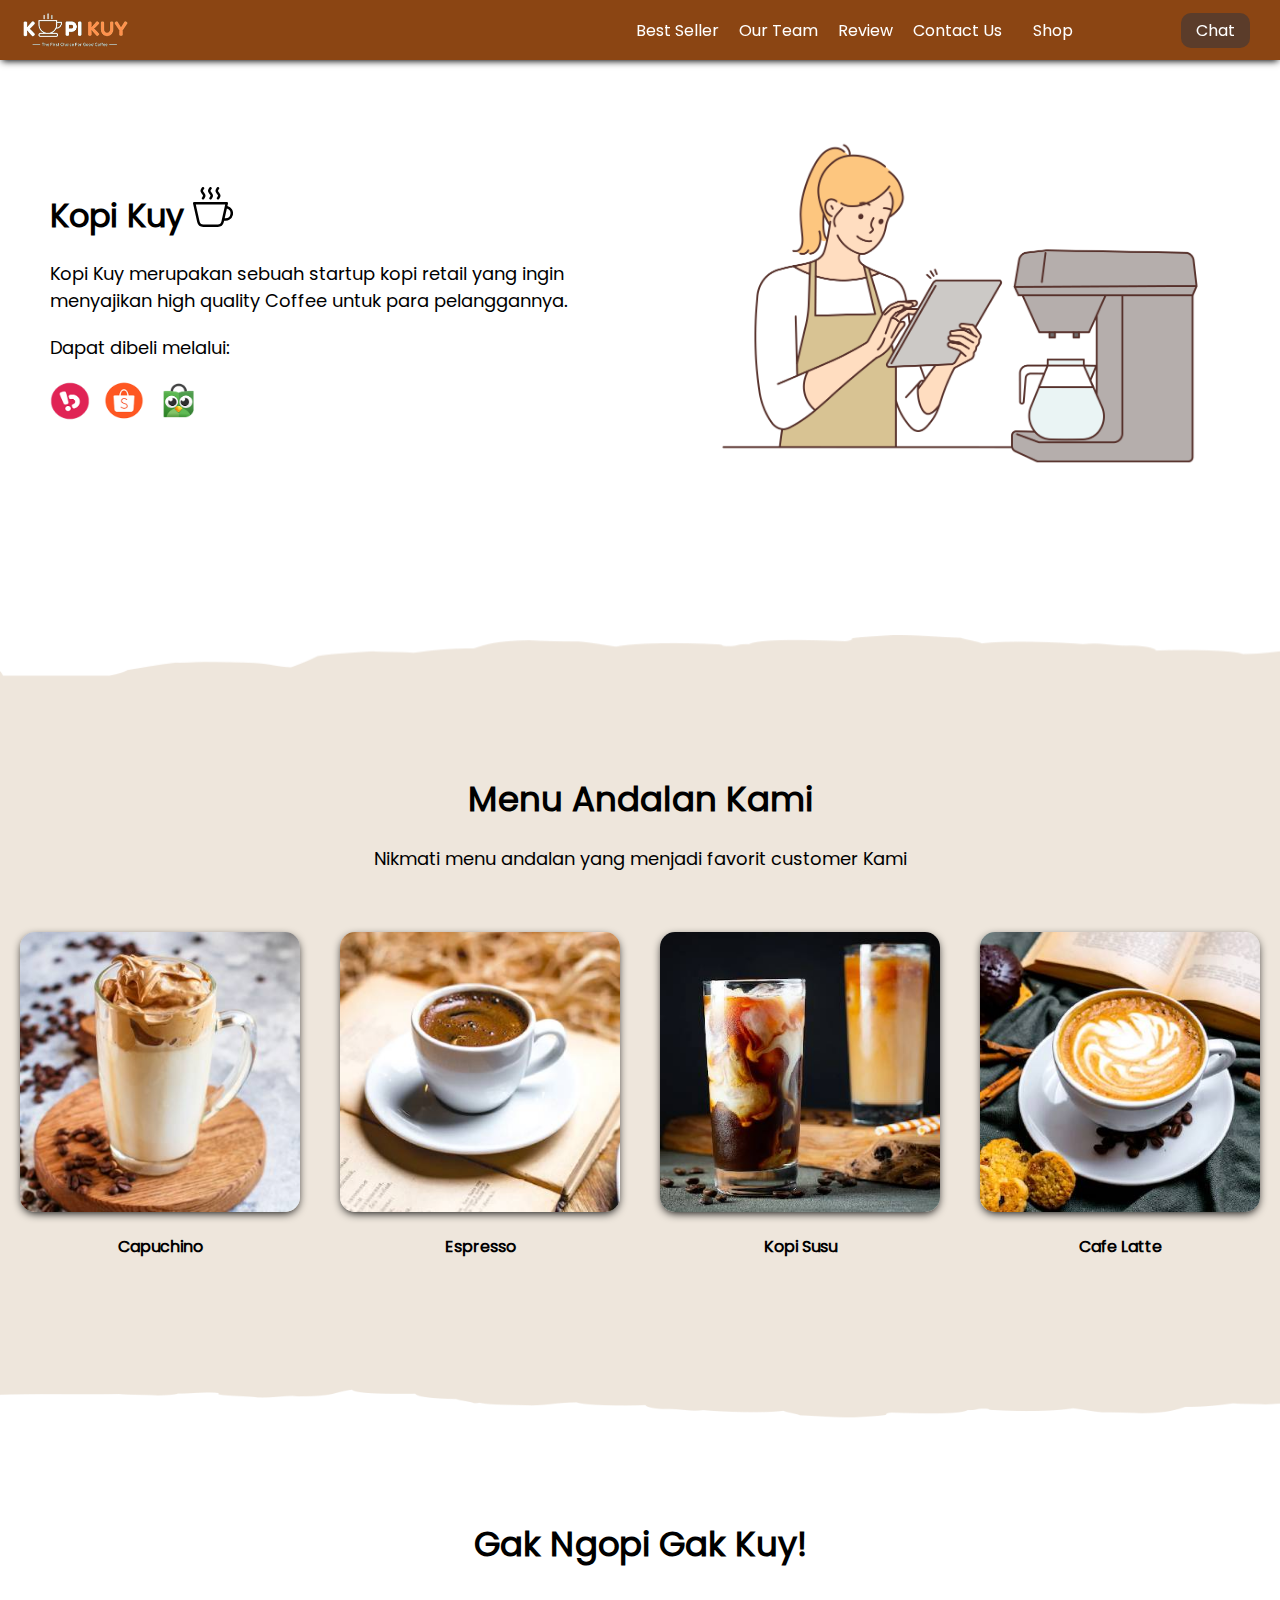
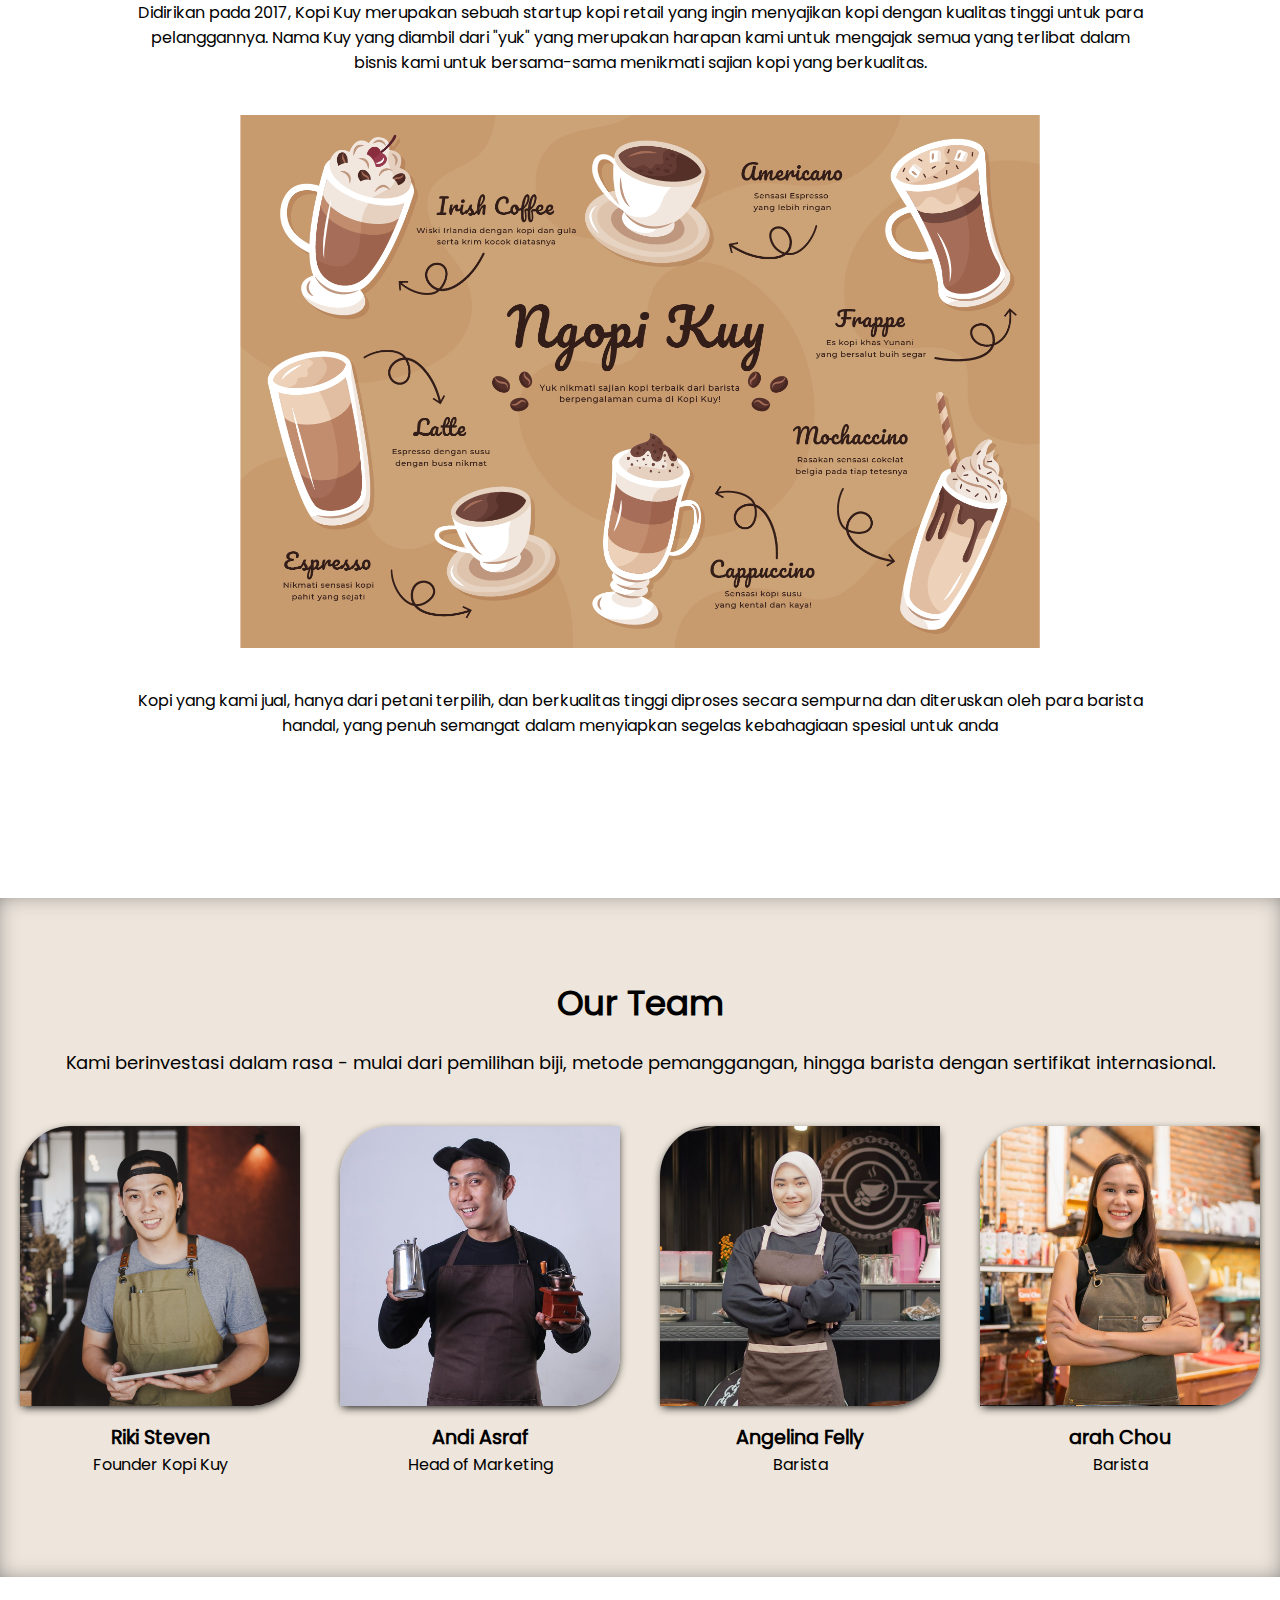
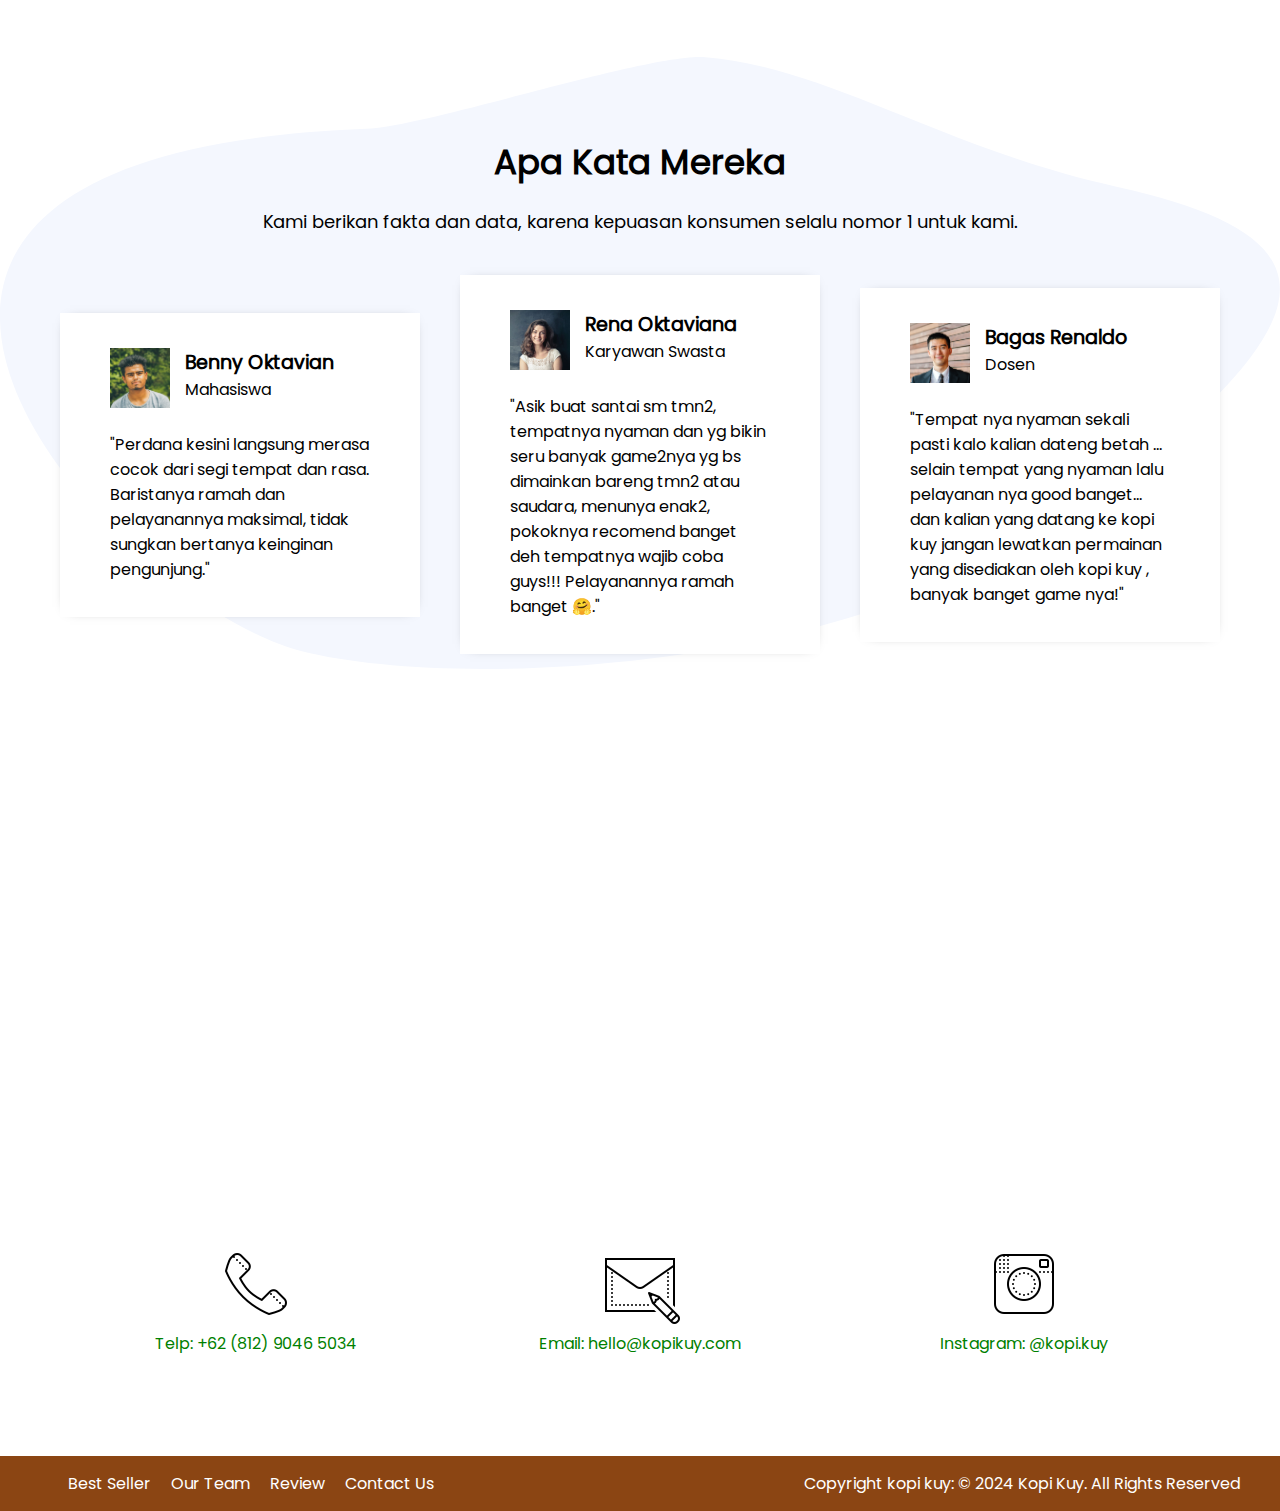
==== index.html @ 2a5c81f7 "awal upload" ====
<!DOCTYPE html>
<html lang="id">

<head>
    <meta charset="UTF-8">
    <meta http-equiv="X-UA-Compatible" content="IE=edge">
    <meta name="viewport" content="width=device-width, initial-scale=1.0">
    <link rel="shortcut icon" href="images/favicon.ico" type="image/x-icon">
    <title>Website Kopi Kuy</title>
    <link rel="stylesheet" href="css/style.css">
</head>

<body>
    <nav>
        <img class="logo" src="images/logo/logo_kuy.png">
        <div class="navigasi">
            <a href="#best-seller">Best Seller</a>
            <a href="#our-team">Our Team</a>
            <a href="#review">Review</a>
            <a href="#contact-us">Contact Us</a>
        </div>
        <a class="shop" href="produk.html">Shop</a>
        <a class="chat" href="https://wa.me/6282239058935?text=Saya ingin bertanya" target="_blank">Chat</a>
    </nav>

    <!--Tulis kode header mulai di baris 28-->

   <header>
    <div class="kiri">
        <h1>
            Kopi Kuy <img src="images/icon/icon_kopi.svg" alt="">
        </h1>
        <p>
            Kopi Kuy merupakan sebuah startup kopi retail yang ingin menyajikan 
            high quality Coffee untuk para pelanggannya.
        </p>
        <p>Dapat dibeli melalui:</p>
        <div class="olshop">
            <img src="images/logo/logo_bukalapak.png" alt="">
            <img src="images/logo/logo_shopee.png" alt="">
            <img src="images/logo/logo_tokopedia.png" alt="">
        </div>
    </div>
    <div class="kanan">
        <img src="images/header/header5.png" alt="">
    </div>
   </header>

   <section class="best-seller" id="best-seller">
        <h2>Menu Andalan Kami</h2>
        <p> Nikmati menu andalan yang menjadi favorit customer Kami</p>
        
        <div class="produk">
            <img src="images/produk/product_capuchino.jpg" alt="">
            <p>Capuchino</p>
        </div>

        <div class="produk">
            <img src="images/produk/product_espresso.jpg" alt="">
            <p>Espresso</p>
        </div>

        <div class="produk">
            <img src="images/produk/product_kopi_susu.jpg" alt="">
            <p>Kopi Susu</p>
        </div>

        <div class="produk">
            <img src="images/produk/product_latte.jpg" alt="">
            <p>Cafe Latte</p>
        </div>
    </section>

    <section class="about-us" id="about-us">
        <h2>Gak Ngopi Gak Kuy!</h2>
        <p>Didirikan pada 2017, Kopi Kuy merupakan sebuah startup kopi retail 
            yang ingin menyajikan kopi dengan kualitas tinggi untuk para pelanggannya. 
            Nama Kuy yang diambil dari "yuk" yang merupakan harapan kami untuk mengajak semua 
            yang terlibat dalam bisnis kami untuk bersama-sama menikmati sajian kopi yang berkualitas.</p>
        <img src="images/about-us/aset_kopi_jumbo.png" alt="">
        <p>Kopi yang kami jual, hanya dari petani terpilih, dan berkualitas tinggi diproses 
            secara sempurna dan diteruskan oleh para barista handal, yang penuh semangat 
            dalam menyiapkan segelas kebahagiaan spesial untuk anda</p>
    </section>

    <section class="our-team" id="our-team">
        <h2>Our Team</h2>
        <p>Kami berinvestasi dalam rasa - mulai dari pemilihan biji, metode pemanggangan, 
            hingga barista dengan sertifikat internasional.</p>
        <div class="team">
            <img src="images/team/team1.jpg" alt="">
            <h3>Riki Steven</h3>
            <p>Founder Kopi Kuy</p>
        </div>
        <div class="team">
            <img src="images/team/team2.jpg" alt="">
            <h3>Andi Asraf</h3>
            <p>Head of Marketing</p>
        </div>
        <div class="team">
            <img src="images/team/team3.jpg" alt="">
            <h3>Angelina Felly</h3>
            <p>Barista</p>
        </div>
        <div class="team">
            <img src="images/team/team4.jpg" alt="">
            <h3>arah Chou</h3>
            <p>Barista</p>
        </div>
    </section>

    <section class="review" id="review">
        <h2>Apa Kata Mereka</h2>
        <p>Kami berikan fakta dan data, karena kepuasan konsumen selalu nomor 1 untuk kami.</p>
        <div class="testimoni">
            <img src="images/customer/customer1.jpg" alt="">
            <div class="profile">
                <h3>Benny Oktavian</h3>
                <p>Mahasiswa</p>
            </div>
            <p>"Perdana kesini langsung merasa cocok dari segi tempat dan rasa. 
                Baristanya ramah dan pelayanannya maksimal, tidak sungkan bertanya keinginan pengunjung."</p>
        </div>
        <div class="testimoni">
            <img src="images/customer/customer2.jpg" alt="">
            <div class="profile">
                <h3>Rena Oktaviana</h3>
                <p>Karyawan Swasta</p>
            </div>
            <p>"Asik buat santai sm tmn2, tempatnya nyaman dan yg bikin seru banyak game2nya 
                yg bs dimainkan bareng tmn2 atau saudara, menunya enak2, pokoknya recomend 
                banget deh tempatnya wajib coba guys!!! Pelayanannya ramah banget 🤗."</p>
        </div>
        <div class="testimoni">
            <img src="images/customer/customer3.jpg" alt="">
            <div class="profile">
                <h3>Bagas Renaldo</h3>
                <p>Dosen</p>
            </div>
            <p>"Tempat nya nyaman sekali pasti kalo kalian dateng betah ... 
                selain tempat yang nyaman lalu pelayanan nya good banget... 
                dan kalian yang datang ke kopi kuy jangan lewatkan permainan yang disediakan 
                oleh kopi kuy , banyak banget game nya!"</p>
        </div>
    </section>
 
    <section class="contact-us" id="contact-us">
        <iframe src="https://www.google.com/maps/embed?pb=!1m14!1m8!1m3!1d7932.741866032694!2d106.668581!3d-6.214715!3m2!1i1024!2i768!4f13.1!3m3!1m2!1s0x2e69f9912c7f297b%3A0xe5a3a671dae861ab!2sKopi%20kuy!5e0!3m2!1sid!2sid!4v1680617229460!5m2!1sid!2sid"
        allowfullscreen="" loading="lazy" referrerpolicy="no-referrer-when-downgrade"></iframe>
        <div class="kontak">
            <img src="images/icon/icon_phone.png" alt="">
            <p>Telp: +62 (812) 9046 5034</p>
        </div>
        <div class="kontak">
            <img src="images/icon/icon_mail.png" alt="">
            <p>Email: hello@kopikuy.com</p>
        </div>
        <div class="kontak">
            <img src="images/icon/icon_instagram.png" alt="">
            <p>Instagram: @kopi.kuy</p>
        </div>
    </section>

    <footer>
     <div class="navigasi">
        <a href="#best-seller">Best Seller</a>
        <a href="#our-team">Our Team</a>
        <a href="#review">Review</a>
        <a href="##contact-us">Contact Us</a>
     </div>
     <p>Copyright kopi kuy: © 2024 Kopi Kuy. All Rights Reserved</p>
    </footer>


</body>

</html>
---- css/style.css ----
/* Kode * di bawah ini untuk mereset tampilan setiap web browser supaya seragam */

* {
   box-sizing: border-box;
   margin: 0;
   padding: 0;
}

html {
   /* scroll-behavior: smooth agar scroll ketika klik pada navigasi menjadi halus */
   scroll-behavior: smooth;
}

/* 
Kode di bawah ini untuk mengatur nav sampai footer agar memiliki tampilan flexibel
selengkapnya akan di bahas di hari ke 3
*/

nav,
header,
section,
footer {
   /* 
      display: flex memiliki pengaturan yang dapat mengatur agar elemen
      di dalamnya memiliki ukuran yang fleksibel
      digunakan saat ada elemen yang isinya lebih dari satu kolom
   */
   display: flex;
   /* 
      align-items: center mengatur elemen di dalamnya rata tengah vertikal
   */
   align-items: center;

   /* 
      justify-content: center mengatur elemen di dalamnya rata tengah horizontal
   */
   justify-content: center;

   /* 
      flex-wrap: wrap mengatur agar jika lebar elemen berlebih, maka elemen
      akan otomatis diletakan di baris baru (tidak dipaksakan di satu baris)
   */
   flex-wrap: wrap;
}



/* 
Kode @font-face untuk menginstall font ke dalam Website 
src adalah untuk lokasi fontnya, font dapat di cari di website https://fonts.google.com/
dengan memberi nama family, maka kita mendaftarkan font tersebut ke dalam website
*/

@font-face {
   src: url(../fonts/poppins.woff2);
   font-family: 'Poppins';
}

body {
   /* 
   mendaftarkan semua teks pada body menjadi family Poppins 
   kenapa pada body? karena elemen body membungkus semua elemen dari nav section sampai footer
   */
   font-family: 'Poppins';
}

/*
Misalnya ada font dari google yang bernama Irish Grover yang berada di:
https://fonts.gstatic.com/s/irishgrover/v23/buExpoi6YtLz2QW7LA4flVgv__RP.woff2

maka bisa coba copy kode berikut untuk menginstall font tadi:

@font-face {
  font-family: 'Irish Grover';
  font-style: normal;
  font-weight: 400;
  src: url(https://fonts.gstatic.com/s/irishgrover/v23/buExpoi6YtLz2QW7LA4flVgv__RP.woff2) format('woff2');
}

Jika kode di atas sudah di copy
Nanti pada element yang ingin menggunakan font Irish Grover Tadi, tinggal diganti font-familynya
misal mau mengganti h1 dan h2 maka kodenya sebagai berikut:

h1,h2 {
   font-family: 'Irish Grover';
}

*/


a {
   /* menghilangkan garis bawah pada link */
   text-decoration: none;

   /* 
   color: adalah untuk mengganti warna tulisan.
   color:unset digunakan pada a untuk menghilangkan warna bawaan pada link (biasanya warna biru) 
   */
   color: unset;
}

h2 {
   /* mengatur ukuran huruf ke 34 pixel */
   font-size: 34px;
}

h3 {
   /* mengatur ukuran huruf ke 1.2rem */
   font-size: 1.2rem;
}

h1,
h2,
h3 {
   /* mengatur tebal huruf bisa bold, normal*/
   font-weight: bold;
}

img {
   /* 
      kode max-width artinya lebar maksimal
      mengatur agar semua elemen img memiliki lebar maksimal 100% agar
      besar gambar tidak melebihi layar ataupun elemen pembungkus
   */
   max-width: 100%;
}

/* Navigasi */

nav {
   /* 
   background-color mengatur warna latar belakang 
   untuk pengguna hp, pergantian warna tidak bisa seperti vs code
   hanya dapat menggunakan warna bahasa inggris seperti: red, green, brown, purple dsb
   untuk pengguna vscode silahkan arahkan mouse ke kotak warna di bawah
   untuk mengganti warna sesuai keinginan
   */
   background-color: saddlebrown;

   /* box-shadow membuat efek bayangan */
   box-shadow: 0 3px 7px -2px #000;

   /* width mengatur lebar elemen. 100% agar lebarnya full dari kiri sampai kanan layar */
   width: 100%;

   /* 
   padding digunakan untuk memberi jarak ke dalam. 
   efeknya bila digunakan pada elemen yang memiliki warna latar akan membuat elemen tersebut 'gemuk'
   padding-top artinya jarak ke atas, nilai padding dapat berupa
   padding-top, padding-bottom, padding-left, padding-right
   */
   padding-top: 10px;
   padding-bottom: 10px;

   /* 
   position mengatur posisi elemen, position:fixed supaya elemen nav akan ikut menempel di atas layar
   saat kita scroll ke bawah. Jika ingin navigasi gak nempel, bisa menggunakan position:static;
   */
   position: fixed;

   /* Nilai z-index semakin besar, maka elemen akan semakin di depan */
   z-index: 500;
}

img.logo {
   /* height mengatur tinggi elemen */
   height: 40px;
   /* penjelasan margin mirip dengan padding, fungsinya untuk memberi jarak pada elemen */
   margin-left: 20px;
}

div.navigasi {
   margin-left: auto;
   margin-right: 15px;
}

nav a {
   color: #fff;
   padding-left: 8px;
   padding-right: 8px;
}

a.shop {
   margin-right: 100px;
}

a.chat {
   margin-right: 30px;
   background-color: rgb(91, 60, 42);
   color: #fff;
   padding-top: 5px;
   padding-right: 15px;
   padding-bottom: 5px;
   padding-left: 15px;
   border-radius: 10px;
}


/* 
   PERHATIKAN bahwa dalam mengatur elemen, nama elemen langsung ditulis
   sedangkan untuk mengatur class, dibutuhkan tanda titik (.) terlebih dulu
   img {} berarti seluruh elemen dengan tag img (<img src="....">), 
   sedangkan .img artinya hanya elemen dengan class img (<img class="img" src="...">) 
*/


/* HEADER */


header,
section {
   /*
    padding mengatur jarak ke dalam
    pada padding dan margin ditambahkan top / right / bottom / top 
    untuk mengatur jarak masing-masing 
   */
   padding-top: 80px;
   padding-bottom: 80px;

   /* margin mengatur jarak ke luar */
   margin-bottom: 80px;
}

/* penulisan CSS dapat digabung dengan beberapa elemen */
header div.kiri,
header div.kanan {
   /* width mengatur lebar elemen. 50% artinya setengah ukuran elemen pembungkus */
   width: 50%;
   padding: 50px;
}

header h1 {
   margin-bottom: 20px;
}

header p {
   /* font-size digunakan untuk mengatur ukuran huruf */
   font-size: 18px;
   margin-bottom: 20px;
}

div.olshop img {
   width: 40px;
   /* aspect-ratio:1 agar tinggi menyesuaikan width */
   aspect-ratio: 1;
   margin-right: 10px;
}

/* Best Seller */

section.best-seller {
   position: relative;

   /* background-color mengatur warna latar belakang elemen */
   background-color: #EEE6DC;

   /* text-align mengatur rata tulisan, bisa bernilai: left, right, center, justify */
   text-align: center;
}

/* 
terkait position, after, dan before memerlukan pemahaman mendalam
terkait layout pada CSS untuk dapat memahami secara penuh 
*/

section.best-seller::before,
section.best-seller::after {
   position: absolute;
   content: "";
   width: 100%;
   height: 76px;

   /* background-image untuk menambahkan gambar sebagai background */
   background-image: url(../images/background/garis-atas.png);

   /*background-size agar gambar latar menyesuaikan tinggi / lebar elemen */
   background-size: cover;

   top: -60px;
   left: 0;
}

section.best-seller::after {
   height: 60px;
   background-image: url(../images/background/garis-bawah.png);
   top: unset;
   bottom: -60px;
}

section.best-seller h2 {
   margin-bottom: 20px;
   width: 100%;
}

/* 
Penulisan section.best-seller > p berarti mengatur elemen p yang langsung
di bungkus oleh elemen <section class="best-seller">
aturan ini tidak berlaku untuk elemen <p> yang ada di dalam <div class="produk">
*/

section.best-seller>p {
   font-size: 18px;
   margin-bottom: 40px;
   width: 100%;
}

div.produk {
   /* 
      Penulisan padding dan margin seperti padding:20px ini penulisan singkat 
      yang berarti top, right, bottom, left nilainya sama, yaitu 20px 
   */
   padding: 20px;
   width: 25%;
}

div.produk img {
   /* transition membuat animasi transisi dari perubahan style, 0.3s berarti 0.3 detik */
   transition: all 0.3s ease;

   /* border-radius  Membuat sudut membulat */
   border-radius: 15px;

   /* box-shadow membuat efek bayangan */
   box-shadow: 0 3px 10px -2px #000;
}

/*

kode div.produk img:hover akan dijalankan saat mouse ada di atas elemen <img> yang ada
di dalam <div class="produk"> 
karena ada efek transition pada div.produk img 
maka akan menghasilkan efek animasi yang smooth

*/
div.produk img:hover {

   /* membuat transformasi, bisa berupa scale(1.05), rotate(180deg), translateY(-50px), dsb */
   transform: scale(0.9);
   border-radius: 50%;
}

div.produk p {
   margin-top: 15px;
   font-weight: bold;
}



/* About US */

section.about-us {
   /* max-width: 80%; mengatur lebar maksimal elemen tidak boleh melebihi 80% layar */
   max-width: 80%;

   /* margin-left dan margin-right auto akan membuat posisi elemen berada di tengah */
   margin-left: auto;
   margin-right: auto;
   text-align: center;
}

section.about-us h2 {
   margin-bottom: 30px;
   width: 100%;
}

section.about-us img {
   /* 
      Penulisan width: 800px dan max-width: 100% mengatur agar
      elemen memiliki lebar 800px namun tidak boleh melebihi 100% ukuran layar
   */
   width: 800px;
   max-width: 100%;
   margin: auto;
}

/*
section.about-us p:nth-child(2) berarti mengatur elemen ke 2 dengan jenis <p>
yang ada di dalam <section class="about-us">
*/

section.about-us p:nth-child(2) {
   margin-bottom: 40px;
}

section.about-us p:nth-child(4) {
   margin-top: 40px;
}


/* OUR TEAM */

section.our-team {
   background-color: #EEE6DC;
   box-shadow: inset 0px 0px 23px -6px #707070;
   text-align: center;
}

section.our-team h2 {
   margin-bottom: 20px;
   width: 100%;
}

section.our-team>p {
   margin-bottom: 30px;
   font-size: 18px;
   width: 800px;
   max-width: 90%;
   margin-left: auto;
   margin-right: auto;
   width: 100%;
}

div.team {
   width: 25%;
   padding: 20px;
}

div.team img {
   width: 100%;
   aspect-ratio: 1/1;
   object-fit: cover;
   box-shadow: 0 3px 10px -2px #000;
   border-radius: 50px 0px 50px 0px;
   margin-bottom: 10px;
}


/* REVIEW */

section.review {
   background-image: url(../images/background/bg-review.svg);
   /* 
      background-size: contain;
      membuat gambar latar belakang tidak terpotong
   */
   background-size: contain;

   /* 
      background-repeat: no-repeat;
      membuat gambar latar belakang tidak diulang (duplikat)
   */
   background-repeat: no-repeat;
   padding-left: 40px;
   padding-right: 40px;
   justify-content: space-around;
   /* align-items: stretch; membuat tinggi elemen di dalam .review .baris seragam */
   text-align: center;
}

section.review h2 {
   margin-bottom: 20px;
   width: 100%;
}

section.review>p {
   margin-bottom: 40px;
   font-size: 18px;
   width: 100%;
}

div.testimoni {
   width: 30%;
   display: flex;
   flex-wrap: wrap;
   padding: 35px 50px;
   box-shadow: 0px 0px 12px -10px #000;
   background-color: #fff;
}

div.testimoni img {
   width: 60px;
   height: 60px;
   margin-right: 15px;
   object-fit: cover;
}

div.profile {
   text-align: left;
   display: block;
   margin-bottom: 30px;
   width: calc(100% - 75px);
}

div.profile p {
   width: 100%;
   text-align: left;
}

div.testimoni>p {
   width: 100%;
   text-align: left;
}

*[data-from="tmp"]>* {
   position: relative;
}

*[data-from="tmp"]>*:nth-child(1):before {
   position: absolute;
   color: red;
   bottom: 40px;
   content: "prakerja";
   font-size: 13px;
   z-index: 10;
   text-decoration: line-through;
}

/* CONTACT US */
section.contact-us {
   margin-bottom: 20px;
}

section.contact-us iframe {
   width: 100%;
   height: 300px;
   border: 0;
}

div.kontak {
   width: 30%;
   /* color mengatur warna tulisan */
   color: green;
   text-align: center;
   margin-top: 50px;
}


/* FOOTER */

footer {
   background-color: saddlebrown;
   padding-top: 15px;
   padding-bottom: 15px;
   color: #fff;
   padding-right: 40px;
   padding-left: 40px;
}

footer div.navigasi {
   margin-left: 20px;
   margin-right: auto;
}

footer div.navigasi a {
   padding: 8px;
}



/* UNTUK kode RESPONSIF hari ke 3 tulis DI BAWAH sini */

@media (max-width:600px) {

   div.navigasi {
      display: none;
   }

   a.shop {
      margin-right: 15px;
      margin-left: auto;
   }

   header div.kiri,
   header div.kanan {
      width: 100%;
      padding: 30px;
      text-align: center;
   }

   div.produk,
   div.team, div.kontak {
      width: 50%;
   }
   div.testimoni {
      width: 100%;
      padding: 20px;
      margin-bottom: 30px;
   }


}


/* Kode CSS Selesai di sini */
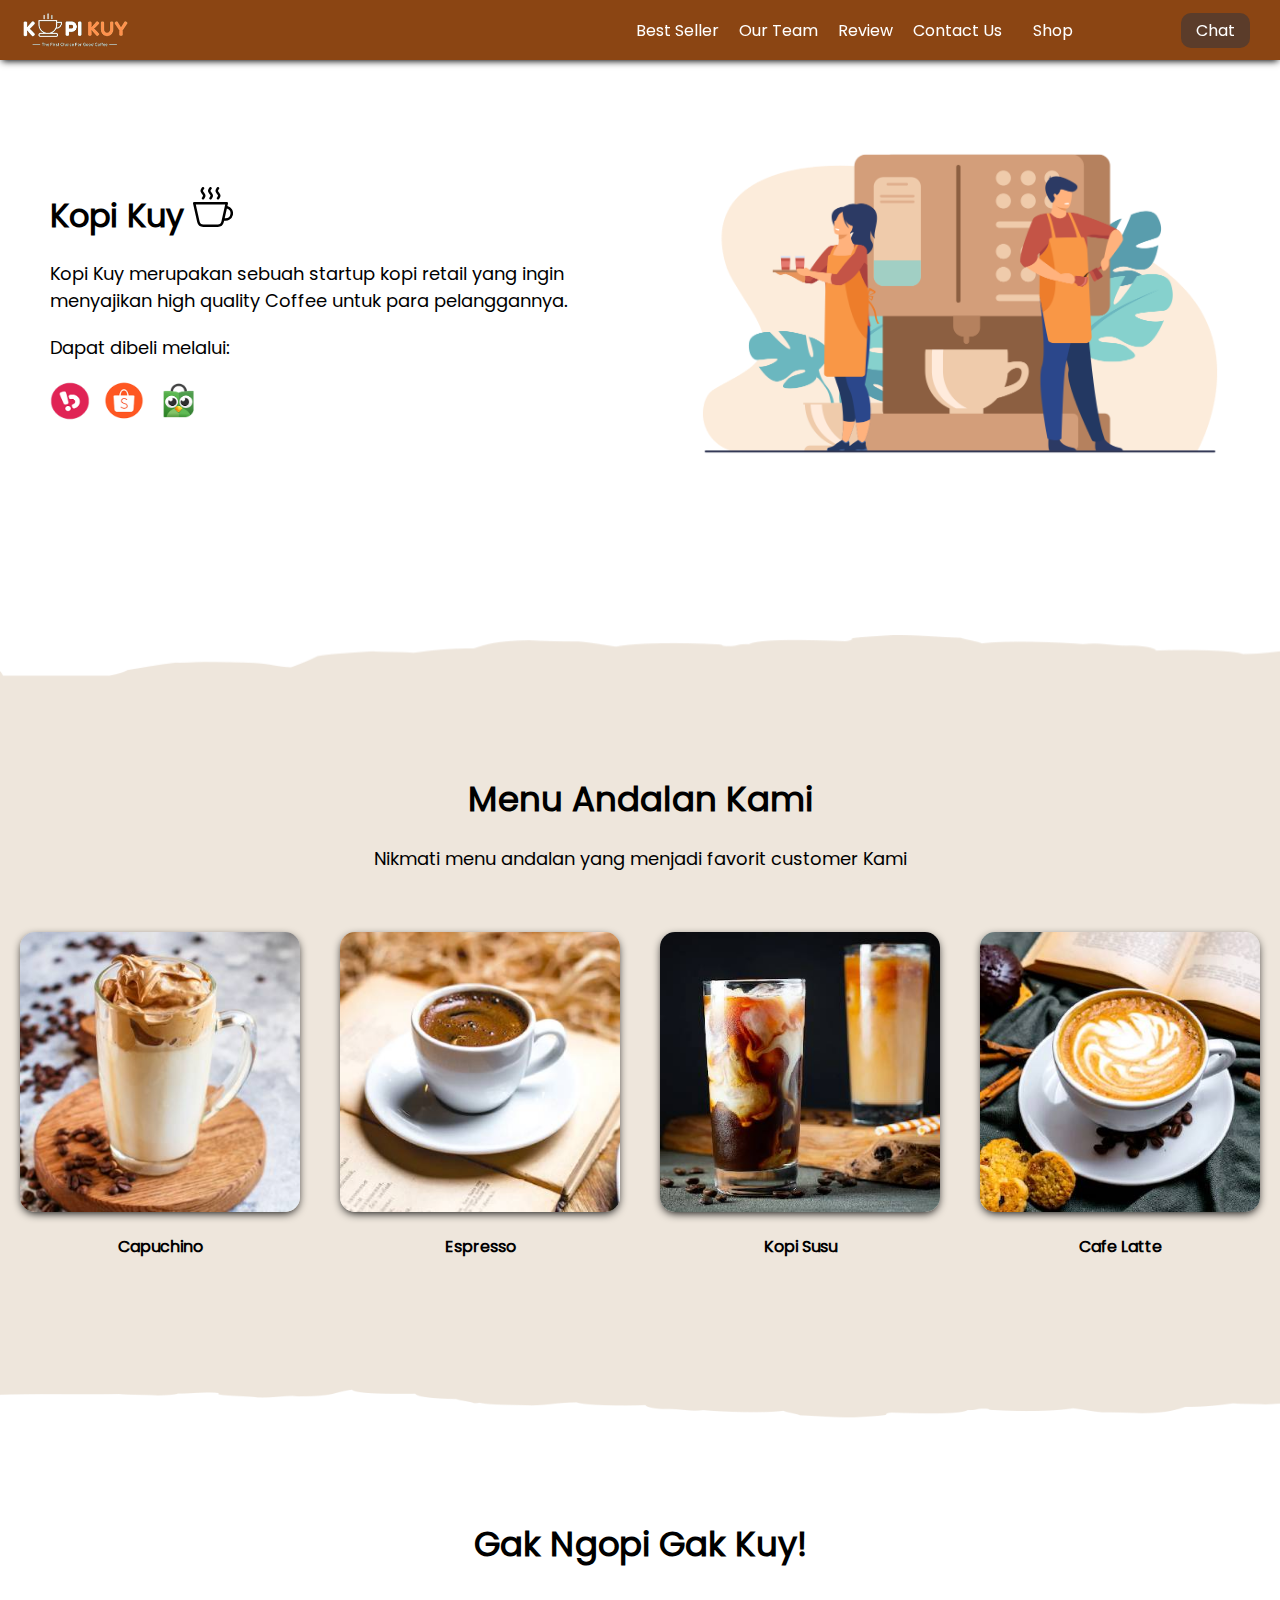
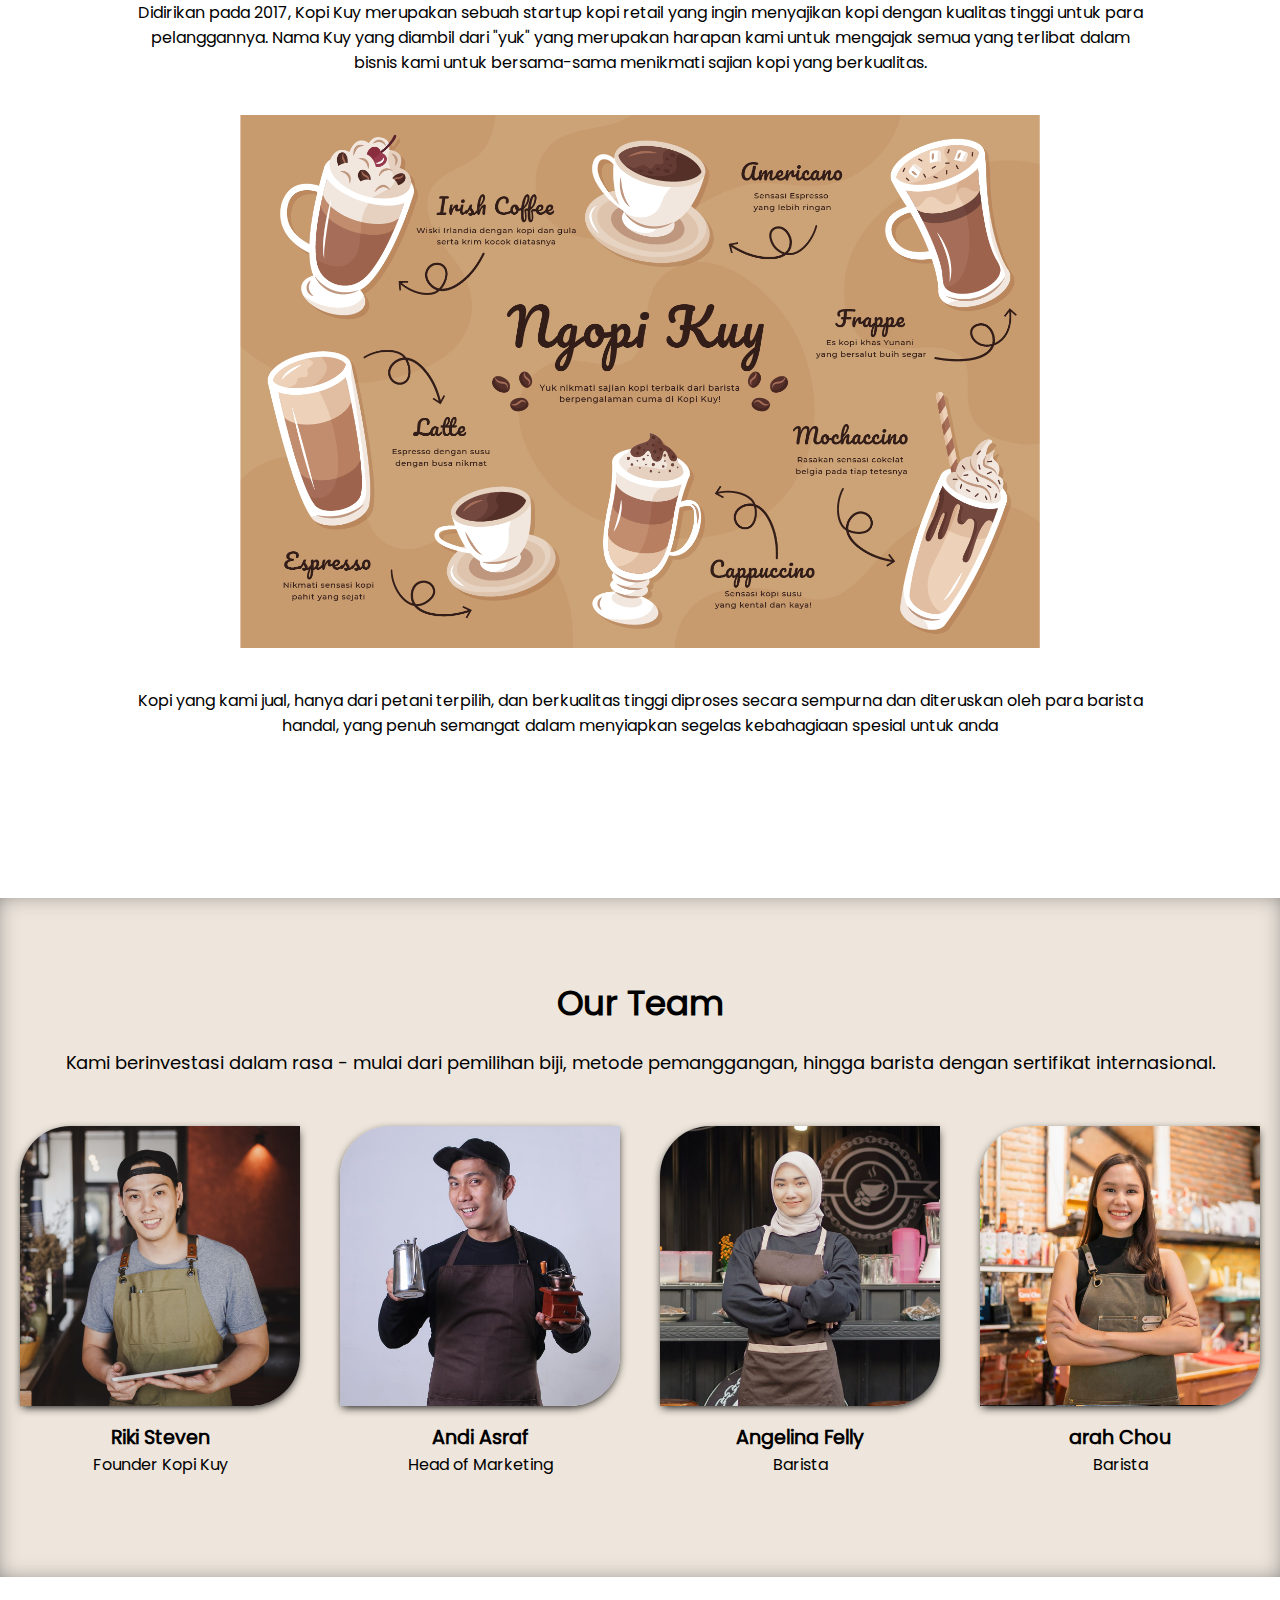
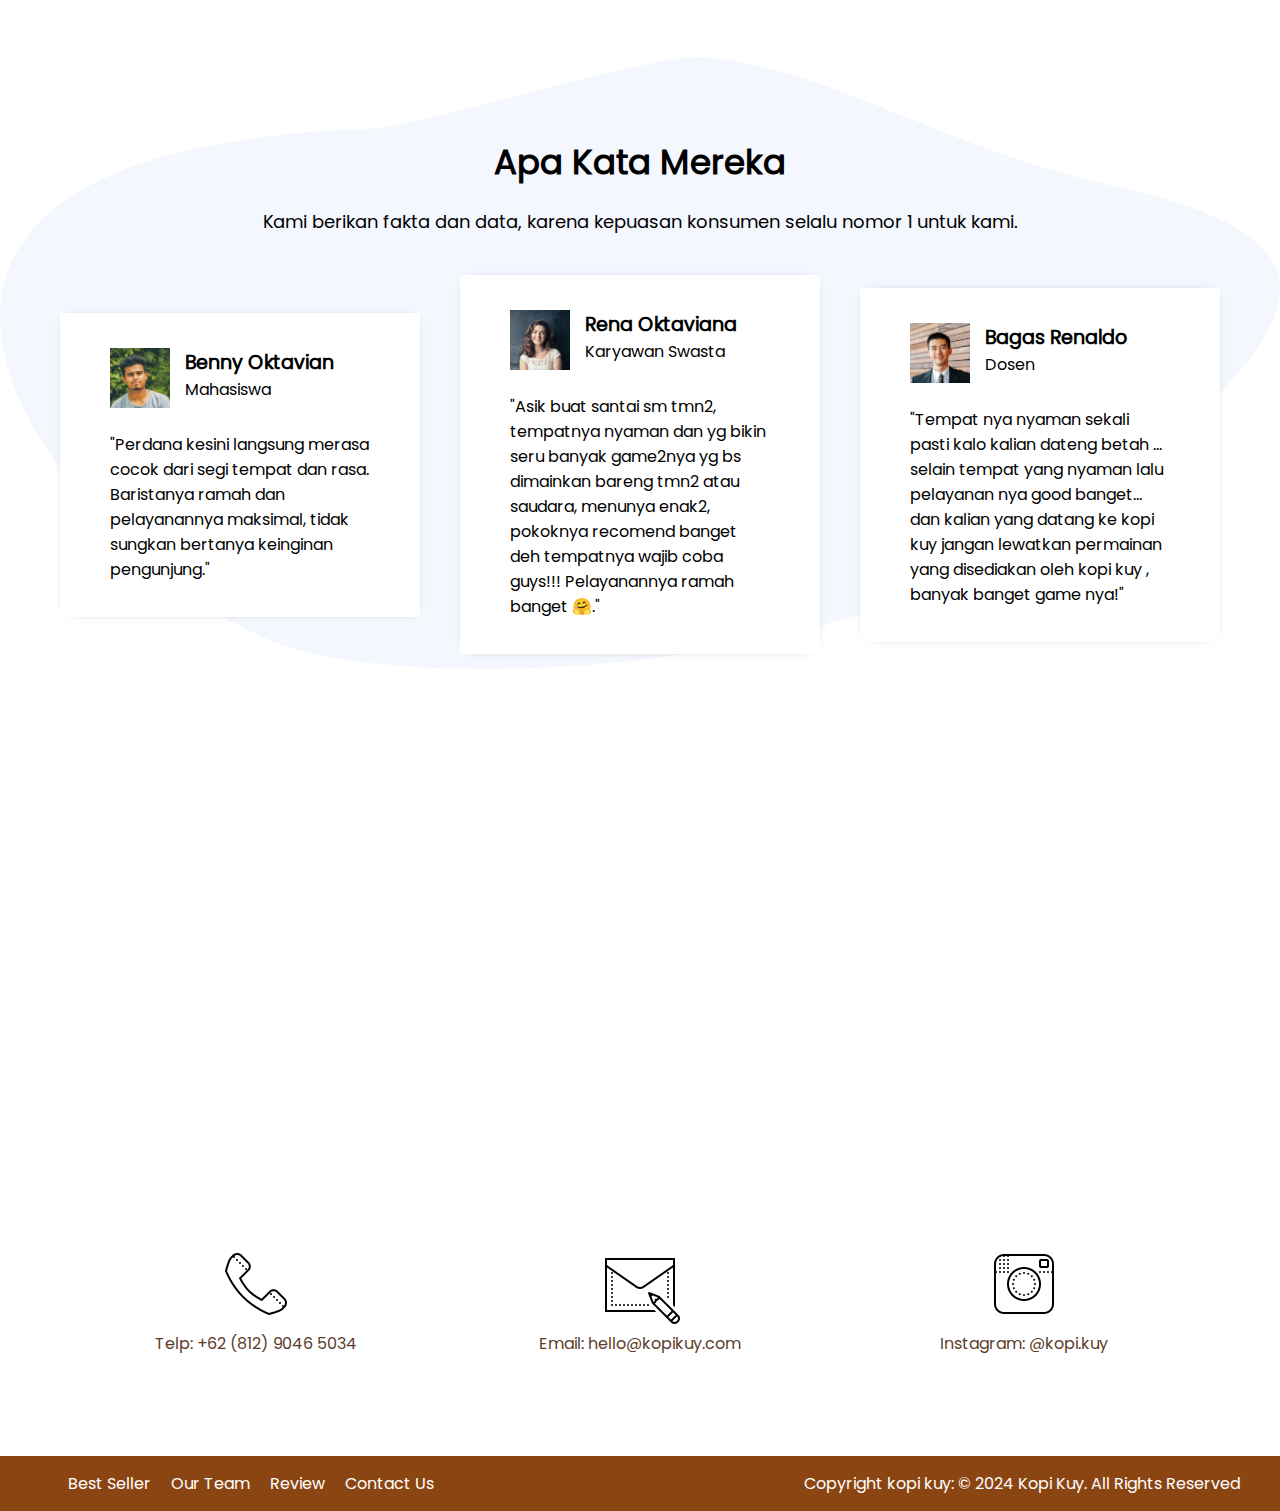
==== commit a23767e9: "ubah baru" ====
--- a/index.html
+++ b/index.html
@@ -42,7 +42,7 @@
         </div>
     </div>
     <div class="kanan">
-        <img src="images/header/header5.png" alt="">
+        <img src="images/header/header4.png" alt="">
     </div>
    </header>
 
--- a/css/style.css
+++ b/css/style.css
@@ -519,7 +519,7 @@
 div.kontak {
    width: 30%;
    /* color mengatur warna tulisan */
-   color: green;
+   color:  rgb(91, 60, 42);
    text-align: center;
    margin-top: 50px;
 }
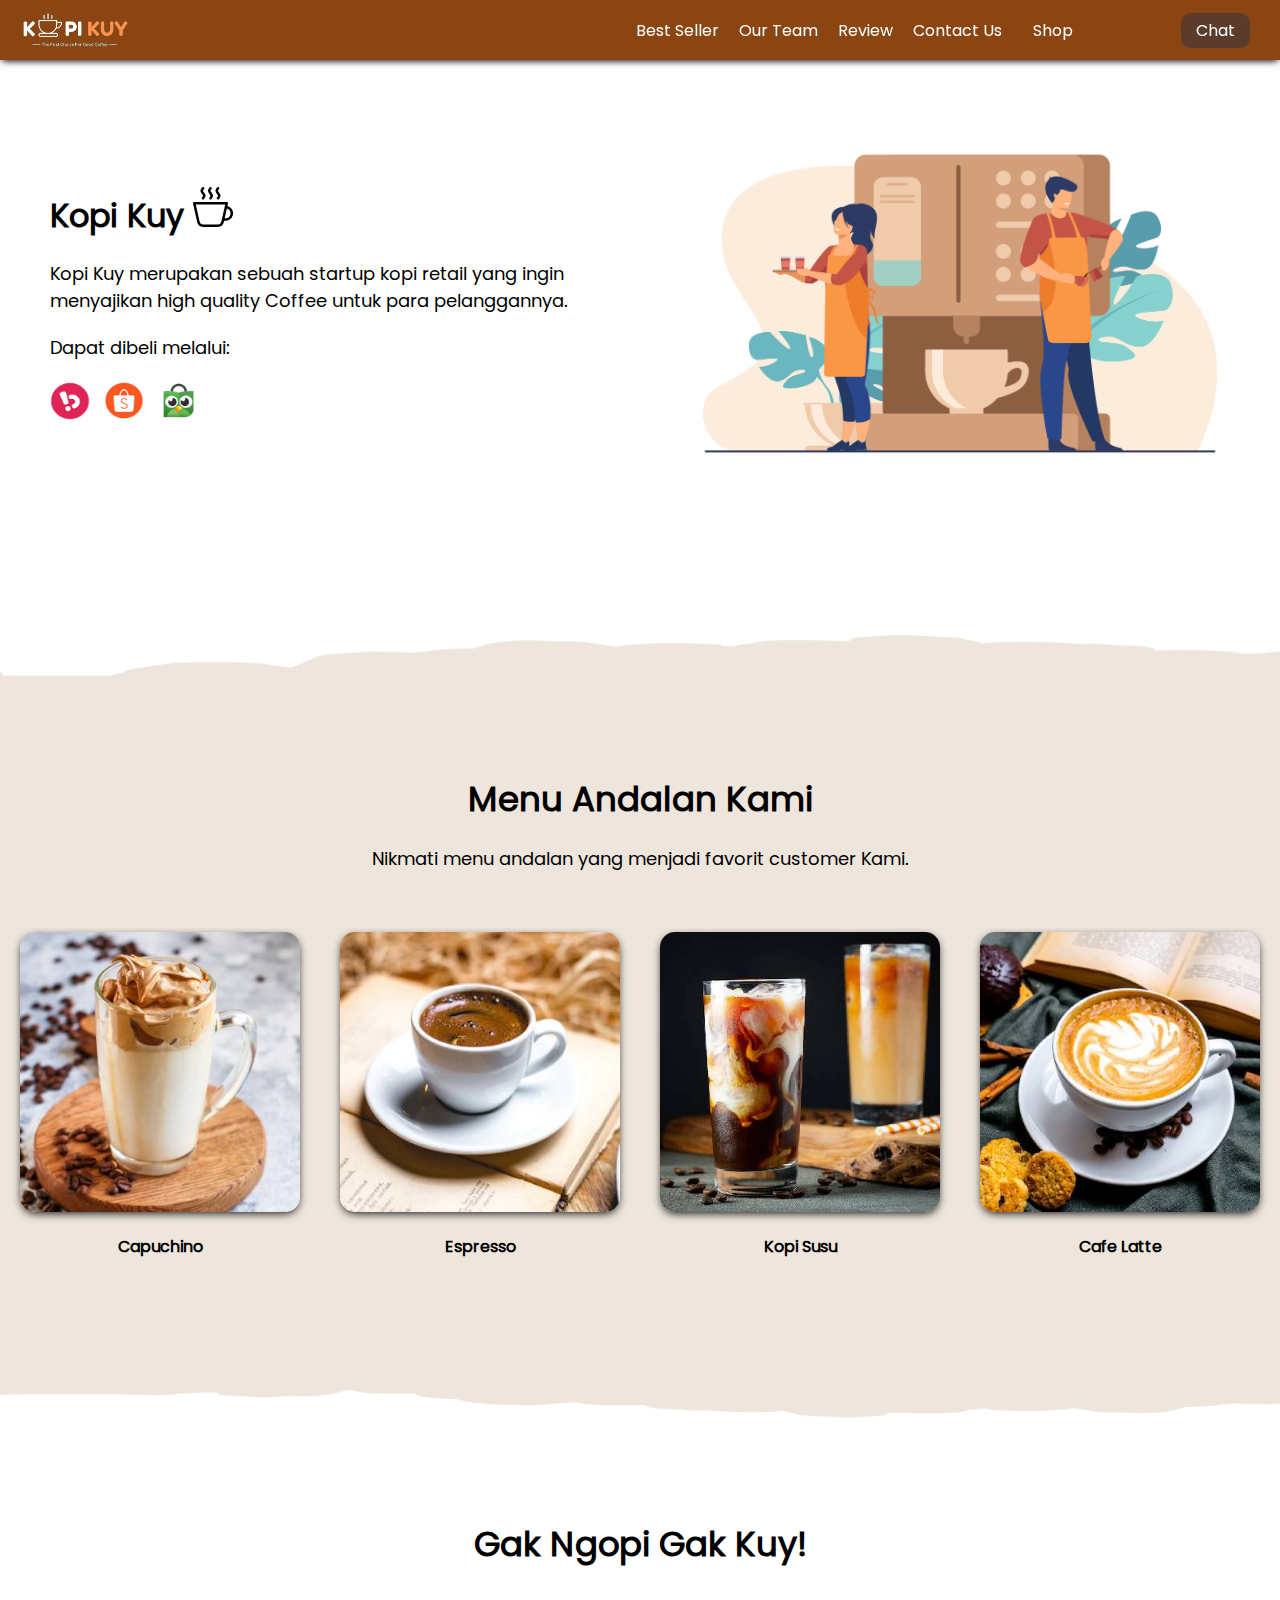
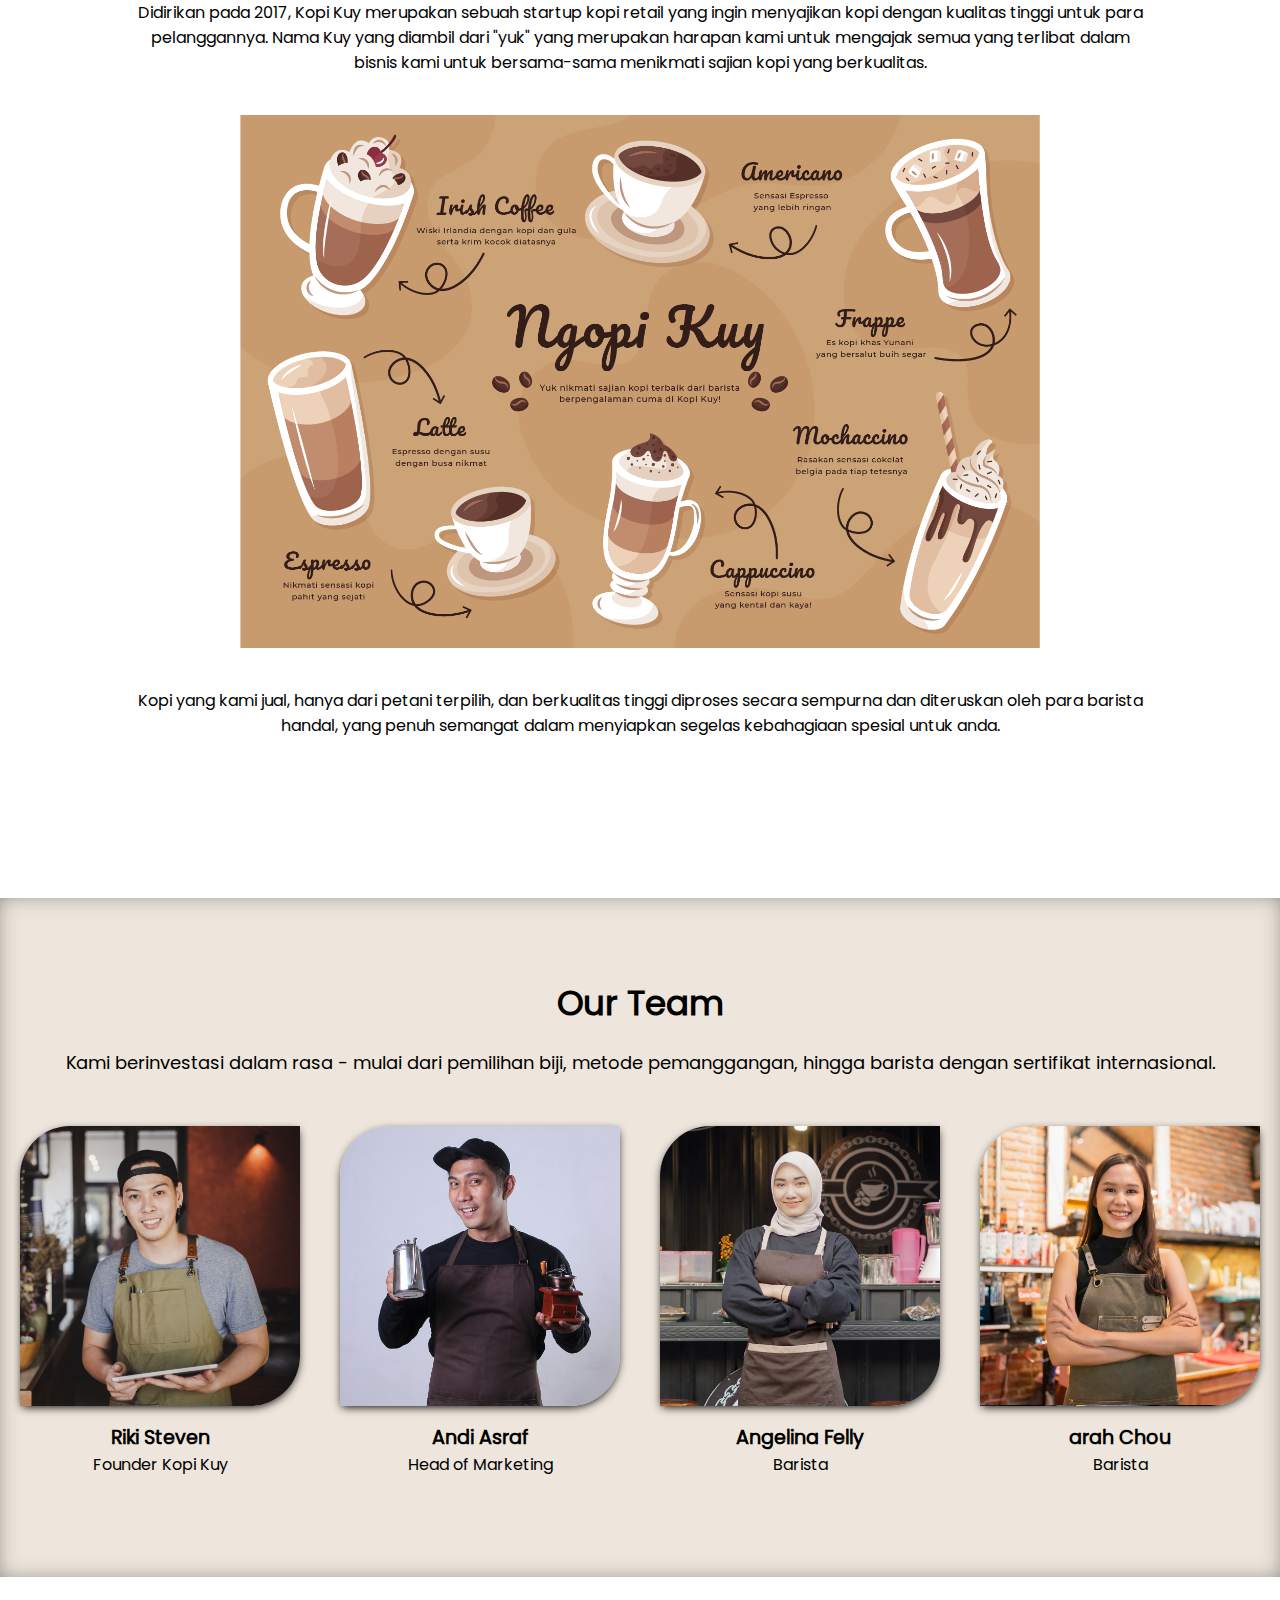
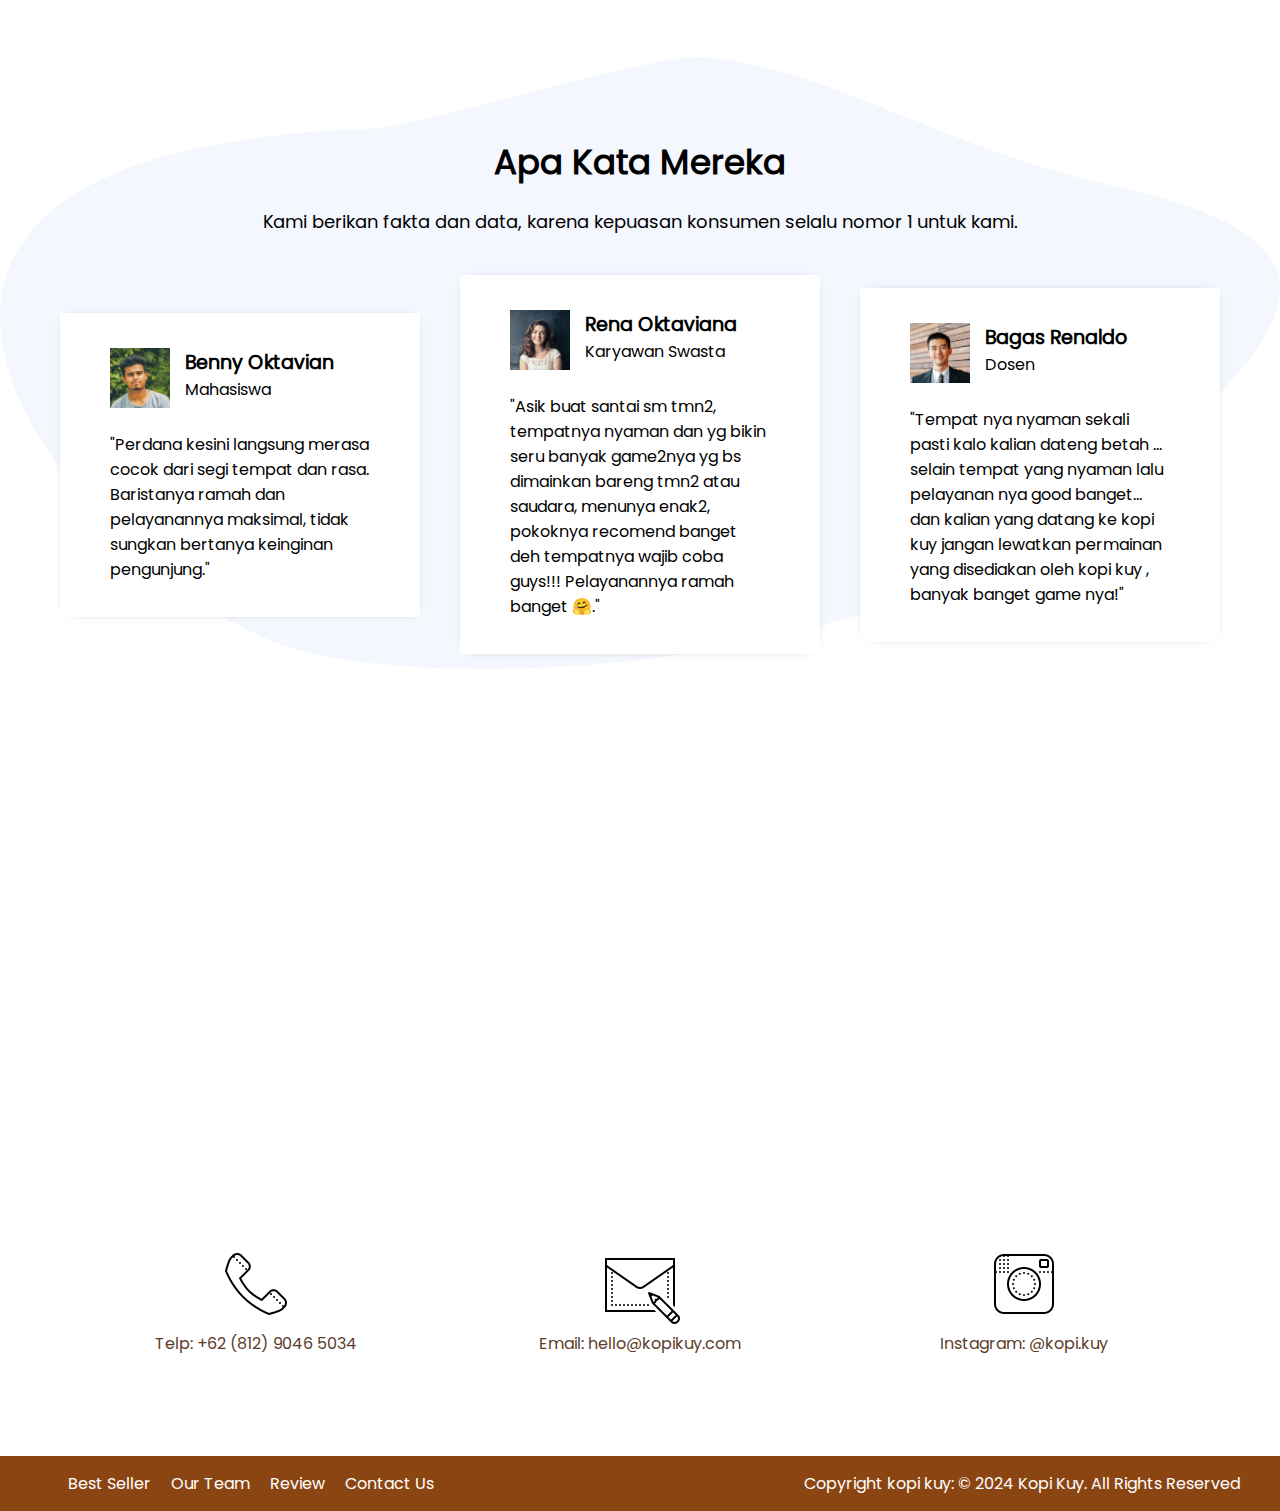
==== commit a026f5eb: "baru lagi" ====
--- a/index.html
+++ b/index.html
@@ -48,7 +48,7 @@
 
    <section class="best-seller" id="best-seller">
         <h2>Menu Andalan Kami</h2>
-        <p> Nikmati menu andalan yang menjadi favorit customer Kami</p>
+        <p> Nikmati menu andalan yang menjadi favorit customer Kami.</p>
         
         <div class="produk">
             <img src="images/produk/product_capuchino.jpg" alt="">
@@ -80,7 +80,7 @@
         <img src="images/about-us/aset_kopi_jumbo.png" alt="">
         <p>Kopi yang kami jual, hanya dari petani terpilih, dan berkualitas tinggi diproses 
             secara sempurna dan diteruskan oleh para barista handal, yang penuh semangat 
-            dalam menyiapkan segelas kebahagiaan spesial untuk anda</p>
+            dalam menyiapkan segelas kebahagiaan spesial untuk anda.</p>
     </section>
 
     <section class="our-team" id="our-team">
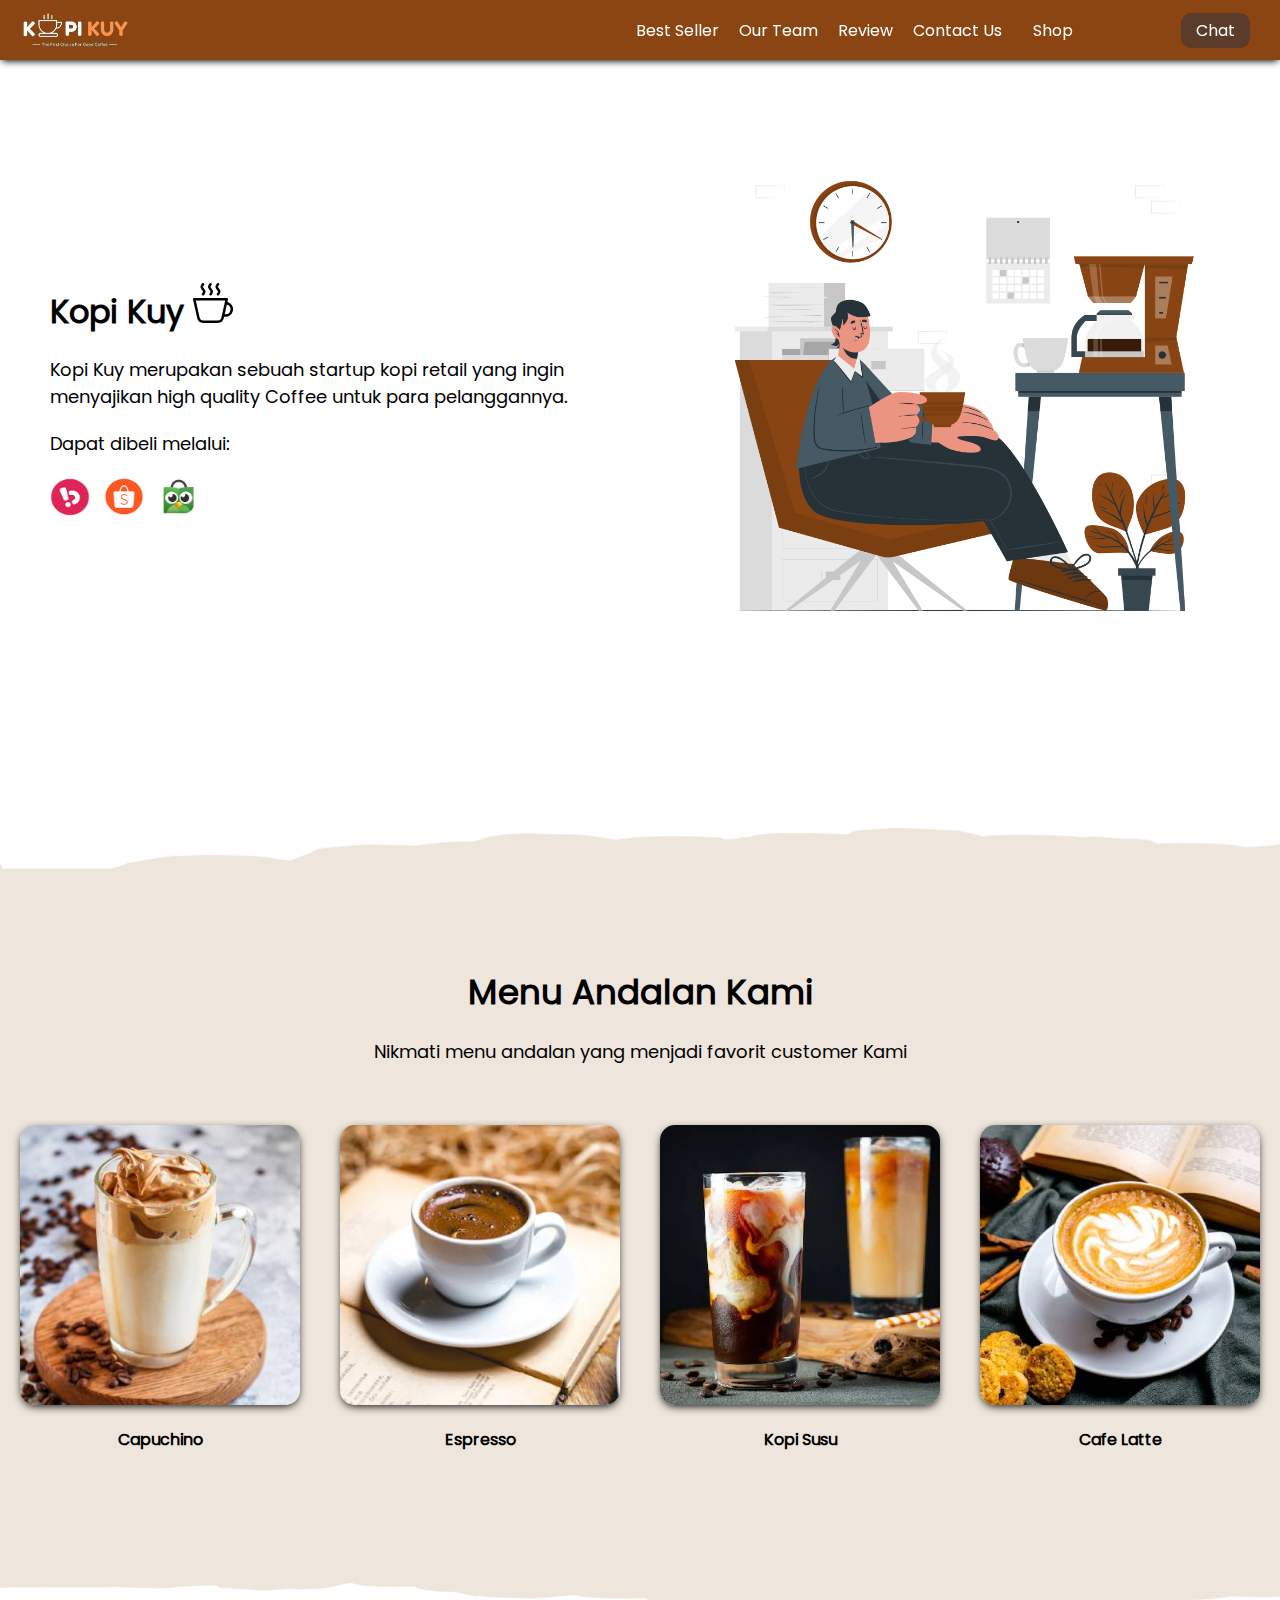
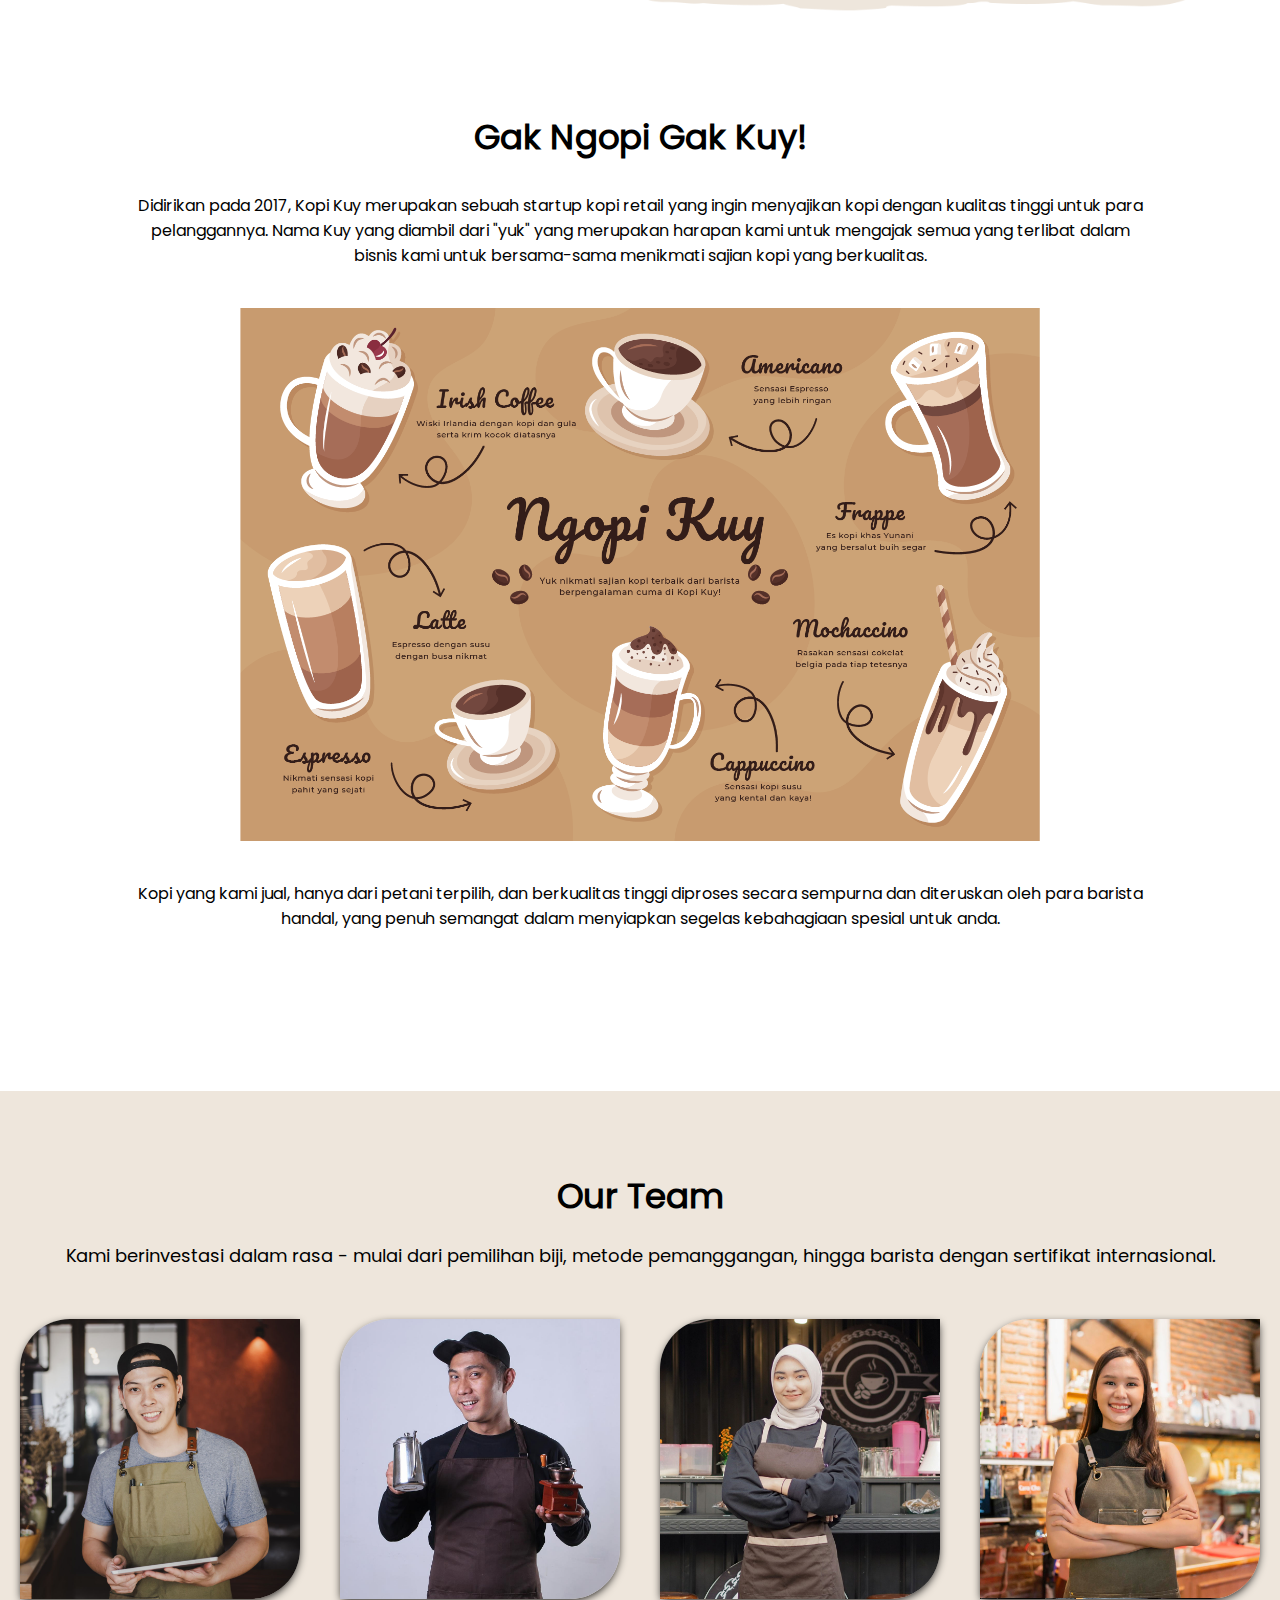
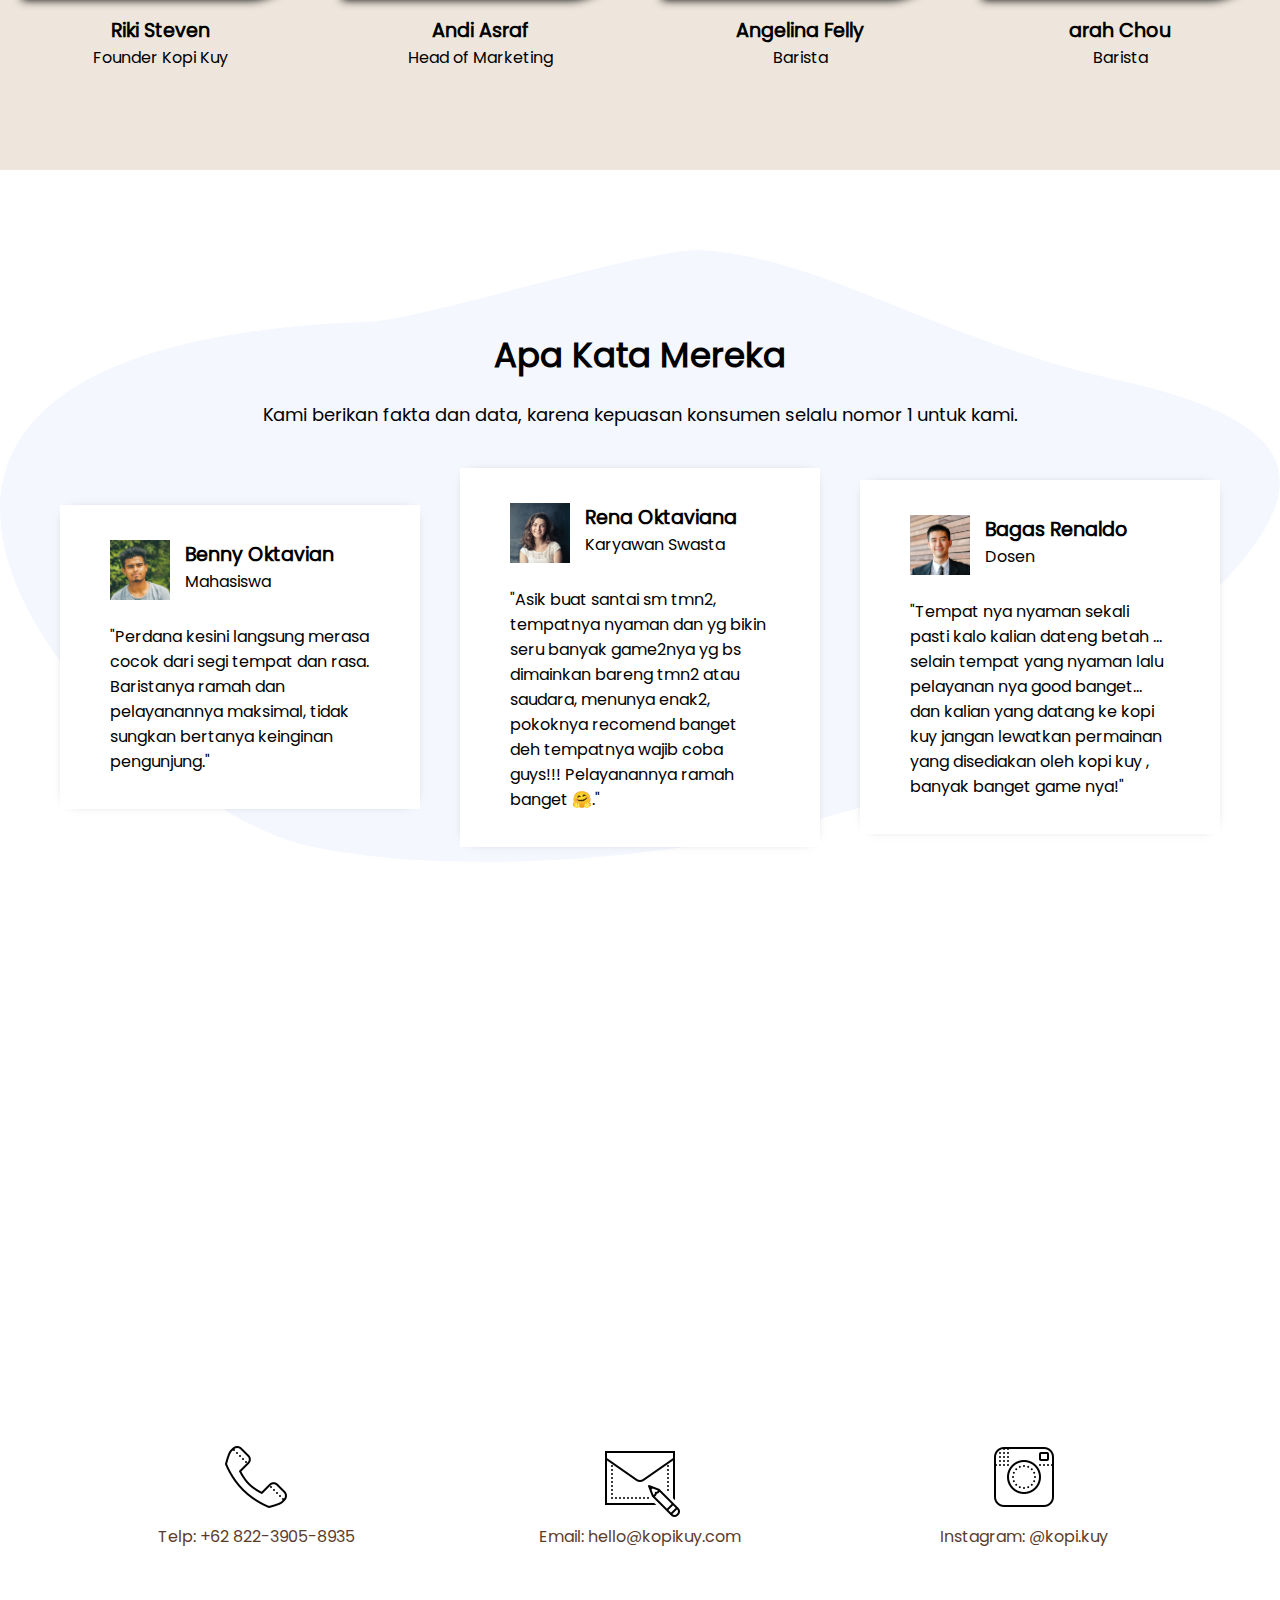
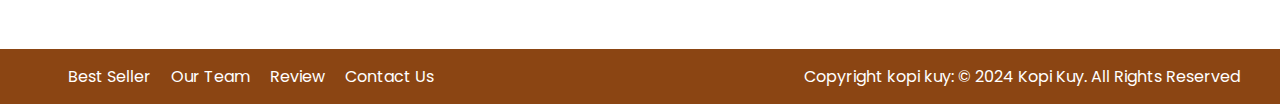
==== commit 2ce7bdea: "final" ====
--- a/index.html
+++ b/index.html
@@ -42,13 +42,13 @@
         </div>
     </div>
     <div class="kanan">
-        <img src="images/header/header4.png" alt="">
+        <img src="images/header/header7.png" >
     </div>
    </header>
 
    <section class="best-seller" id="best-seller">
         <h2>Menu Andalan Kami</h2>
-        <p> Nikmati menu andalan yang menjadi favorit customer Kami.</p>
+        <p> Nikmati menu andalan yang menjadi favorit customer Kami</p>
         
         <div class="produk">
             <img src="images/produk/product_capuchino.jpg" alt="">
@@ -149,7 +149,7 @@
         allowfullscreen="" loading="lazy" referrerpolicy="no-referrer-when-downgrade"></iframe>
         <div class="kontak">
             <img src="images/icon/icon_phone.png" alt="">
-            <p>Telp: +62 (812) 9046 5034</p>
+            <p>Telp: +62 822-3905-8935</p>
         </div>
         <div class="kontak">
             <img src="images/icon/icon_mail.png" alt="">
--- a/css/style.css
+++ b/css/style.css
@@ -391,7 +391,6 @@
 
 section.our-team {
    background-color: #EEE6DC;
-   box-shadow: inset 0px 0px 23px -6px #707070;
    text-align: center;
 }
 
